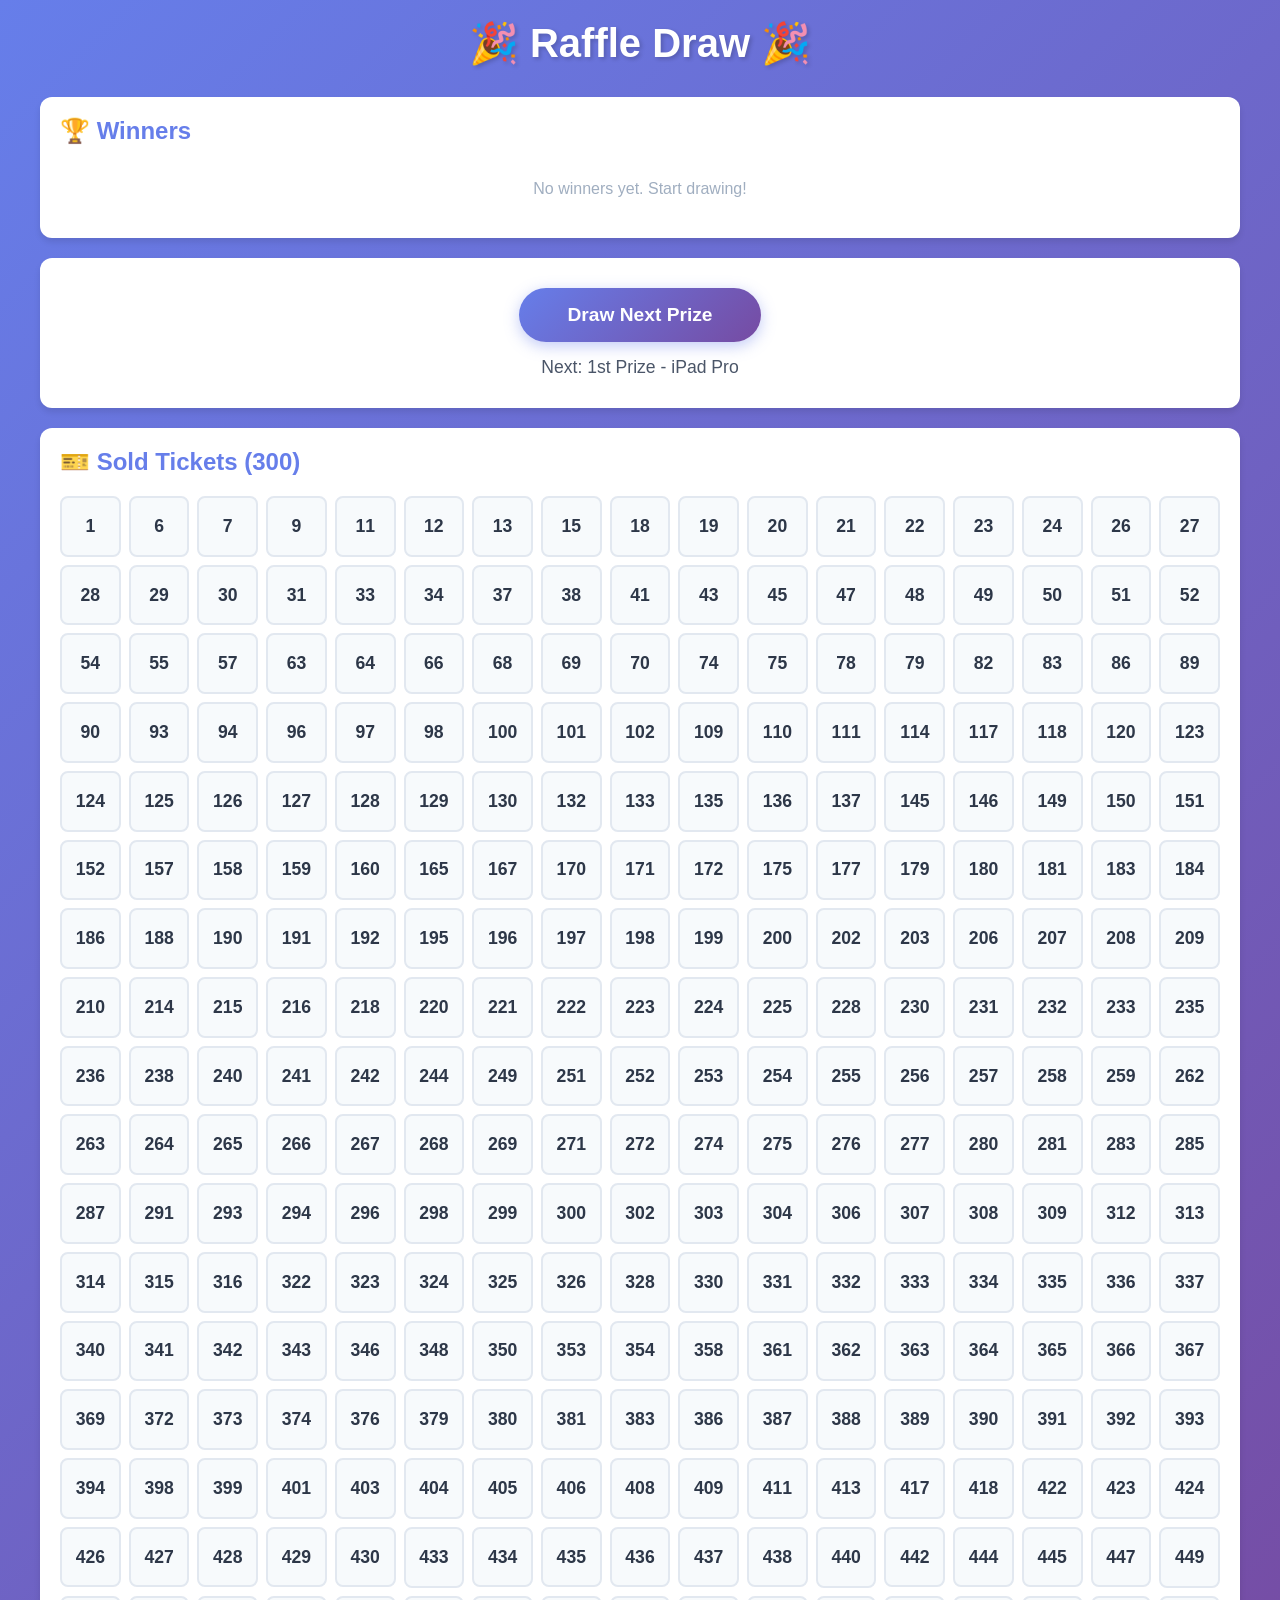
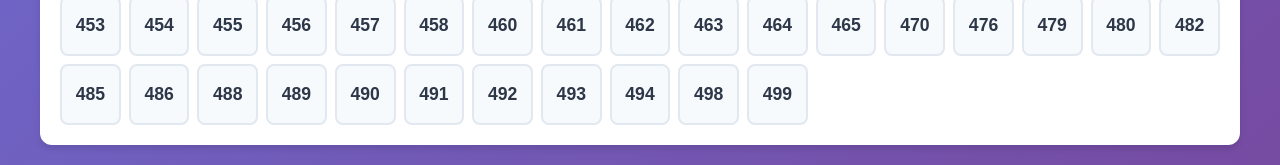
==== index.html @ c2a34478 "Initial commit" ====
<!DOCTYPE html>
<html lang="en">
<head>
    <meta charset="UTF-8">
    <meta name="viewport" content="width=device-width, initial-scale=1.0">
    <title>Raffle Draw</title>
    <link rel="stylesheet" href="style.css">
</head>
<body>
    <div class="container">
        <h1>🎉 Raffle Draw 🎉</h1>

        <!-- Winners Section -->
        <div class="winners-section">
            <h2>🏆 Winners</h2>
            <div id="winners-list" class="winners-list">
                <div class="empty-winners">No winners yet. Start drawing!</div>
            </div>
        </div>

        <!-- Control Section -->
        <div class="control-section">
            <button id="draw-button" class="draw-button">Draw Next Prize</button>
            <div id="prize-status" class="prize-status"></div>
        </div>

        <!-- Ticket Grid -->
        <div class="grid-section">
            <h2 id="tickets-heading">🎫 Sold Tickets</h2>
            <div id="ticket-grid" class="ticket-grid"></div>
        </div>

        <!-- Winner Modal -->
        <div id="winner-modal" class="modal">
            <div class="modal-content">
                <h2>🎊 We have a winner! 🎊</h2>
                <div id="modal-ticket" class="modal-ticket"></div>
                <div id="modal-prize" class="modal-prize"></div>
                <button id="modal-close" class="modal-close">Close</button>
            </div>
        </div>
    </div>

    <script type="module" src="raffle.js"></script>
</body>
</html>
---- style.css ----
* {
    margin: 0;
    padding: 0;
    box-sizing: border-box;
}

body {
    font-family: -apple-system, BlinkMacSystemFont, 'Segoe UI', Roboto, Oxygen, Ubuntu, Cantarell, sans-serif;
    background: linear-gradient(135deg, #667eea 0%, #764ba2 100%);
    min-height: 100vh;
    padding: 20px;
    color: #333;
}

.container {
    max-width: 1200px;
    margin: 0 auto;
}

h1 {
    text-align: center;
    color: white;
    margin-bottom: 30px;
    font-size: 2.5rem;
    text-shadow: 2px 2px 4px rgba(0,0,0,0.2);
}

/* Winners Section */
.winners-section {
    background: white;
    border-radius: 12px;
    padding: 20px;
    margin-bottom: 20px;
    box-shadow: 0 4px 6px rgba(0,0,0,0.1);
}

.winners-section h2 {
    margin-bottom: 15px;
    color: #667eea;
}

.winners-list {
    display: flex;
    flex-direction: column;
    gap: 10px;
}

.winner-item {
    display: flex;
    align-items: center;
    padding: 12px;
    background: #f7fafc;
    border-radius: 8px;
    border-left: 4px solid #667eea;
}

.winner-item.first { border-left-color: #ffd700; }
.winner-item.second { border-left-color: #c0c0c0; }
.winner-item.third { border-left-color: #cd7f32; }

.winner-ticket {
    font-size: 1.5rem;
    font-weight: bold;
    margin-right: 15px;
    color: #667eea;
}

.winner-prize {
    font-size: 1.1rem;
    color: #4a5568;
}

.empty-winners {
    text-align: center;
    color: #a0aec0;
    padding: 20px;
}

/* Control Section */
.control-section {
    background: white;
    border-radius: 12px;
    padding: 30px;
    margin-bottom: 20px;
    text-align: center;
    box-shadow: 0 4px 6px rgba(0,0,0,0.1);
}

.draw-button {
    background: linear-gradient(135deg, #667eea 0%, #764ba2 100%);
    color: white;
    border: none;
    padding: 16px 48px;
    font-size: 1.2rem;
    font-weight: bold;
    border-radius: 50px;
    cursor: pointer;
    transition: all 0.3s ease;
    box-shadow: 0 4px 15px rgba(102, 126, 234, 0.4);
}

.draw-button:hover:not(:disabled) {
    transform: translateY(-2px);
    box-shadow: 0 6px 20px rgba(102, 126, 234, 0.6);
}

.draw-button:disabled {
    opacity: 0.5;
    cursor: not-allowed;
}

.prize-status {
    margin-top: 15px;
    font-size: 1.1rem;
    color: #4a5568;
}

/* Ticket Grid */
.grid-section {
    background: white;
    border-radius: 12px;
    padding: 20px;
    box-shadow: 0 4px 6px rgba(0,0,0,0.1);
}

.grid-section h2 {
    margin-bottom: 15px;
    color: #667eea;
}

.ticket-grid {
    display: grid;
    grid-template-columns: repeat(auto-fit, minmax(60px, 1fr));
    gap: 8px;
    margin-top: 20px;
}

.ticket {
    aspect-ratio: 1;
    display: flex;
    align-items: center;
    justify-content: center;
    background: #f7fafc;
    border: 2px solid #e2e8f0;
    border-radius: 8px;
    font-weight: bold;
    font-size: 1.1rem;
    color: #2d3748;
    transition: all 0.15s ease;
    cursor: default;
}

.ticket.highlight {
    background: #ffd700;
    border-color: #ffed4e;
    color: #000;
    transform: scale(1.1);
    box-shadow: 0 4px 12px rgba(255, 215, 0, 0.5);
}

.ticket.winner {
    background: #48bb78;
    border-color: #38a169;
    color: white;
    position: relative;
}

.ticket.winner::after {
    content: '★';
    position: absolute;
    top: 2px;
    right: 4px;
    font-size: 0.8rem;
}

/* Modal */
.modal {
    display: none;
    position: fixed;
    top: 0;
    left: 0;
    width: 100%;
    height: 100%;
    background: rgba(0, 0, 0, 0.8);
    align-items: center;
    justify-content: center;
    z-index: 1000;
    animation: fadeIn 0.3s ease;
}

.modal.show {
    display: flex;
}

@keyframes fadeIn {
    from { opacity: 0; }
    to { opacity: 1; }
}

.modal-content {
    background: white;
    padding: 50px;
    border-radius: 20px;
    text-align: center;
    max-width: 500px;
    animation: scaleIn 0.5s ease;
}

@keyframes scaleIn {
    from {
        transform: scale(0.7);
        opacity: 0;
    }
    to {
        transform: scale(1);
        opacity: 1;
    }
}

.modal-content h2 {
    color: #667eea;
    margin-bottom: 20px;
    font-size: 1.8rem;
}

.modal-ticket {
    font-size: 5rem;
    font-weight: bold;
    color: #ffd700;
    text-shadow: 3px 3px 6px rgba(0,0,0,0.2);
    margin: 20px 0;
}

.modal-prize {
    font-size: 2rem;
    color: #4a5568;
    margin-bottom: 30px;
}

.modal-close {
    background: #667eea;
    color: white;
    border: none;
    padding: 12px 30px;
    font-size: 1.1rem;
    border-radius: 25px;
    cursor: pointer;
    transition: all 0.3s ease;
}

.modal-close:hover {
    background: #764ba2;
    transform: translateY(-2px);
}

@media (max-width: 768px) {
    h1 {
        font-size: 2rem;
    }

    .ticket-grid {
        grid-template-columns: repeat(auto-fit, minmax(50px, 1fr));
        gap: 6px;
    }

    .ticket {
        font-size: 0.9rem;
    }

    .modal-ticket {
        font-size: 3.5rem;
    }

    .modal-prize {
        font-size: 1.5rem;
    }
}
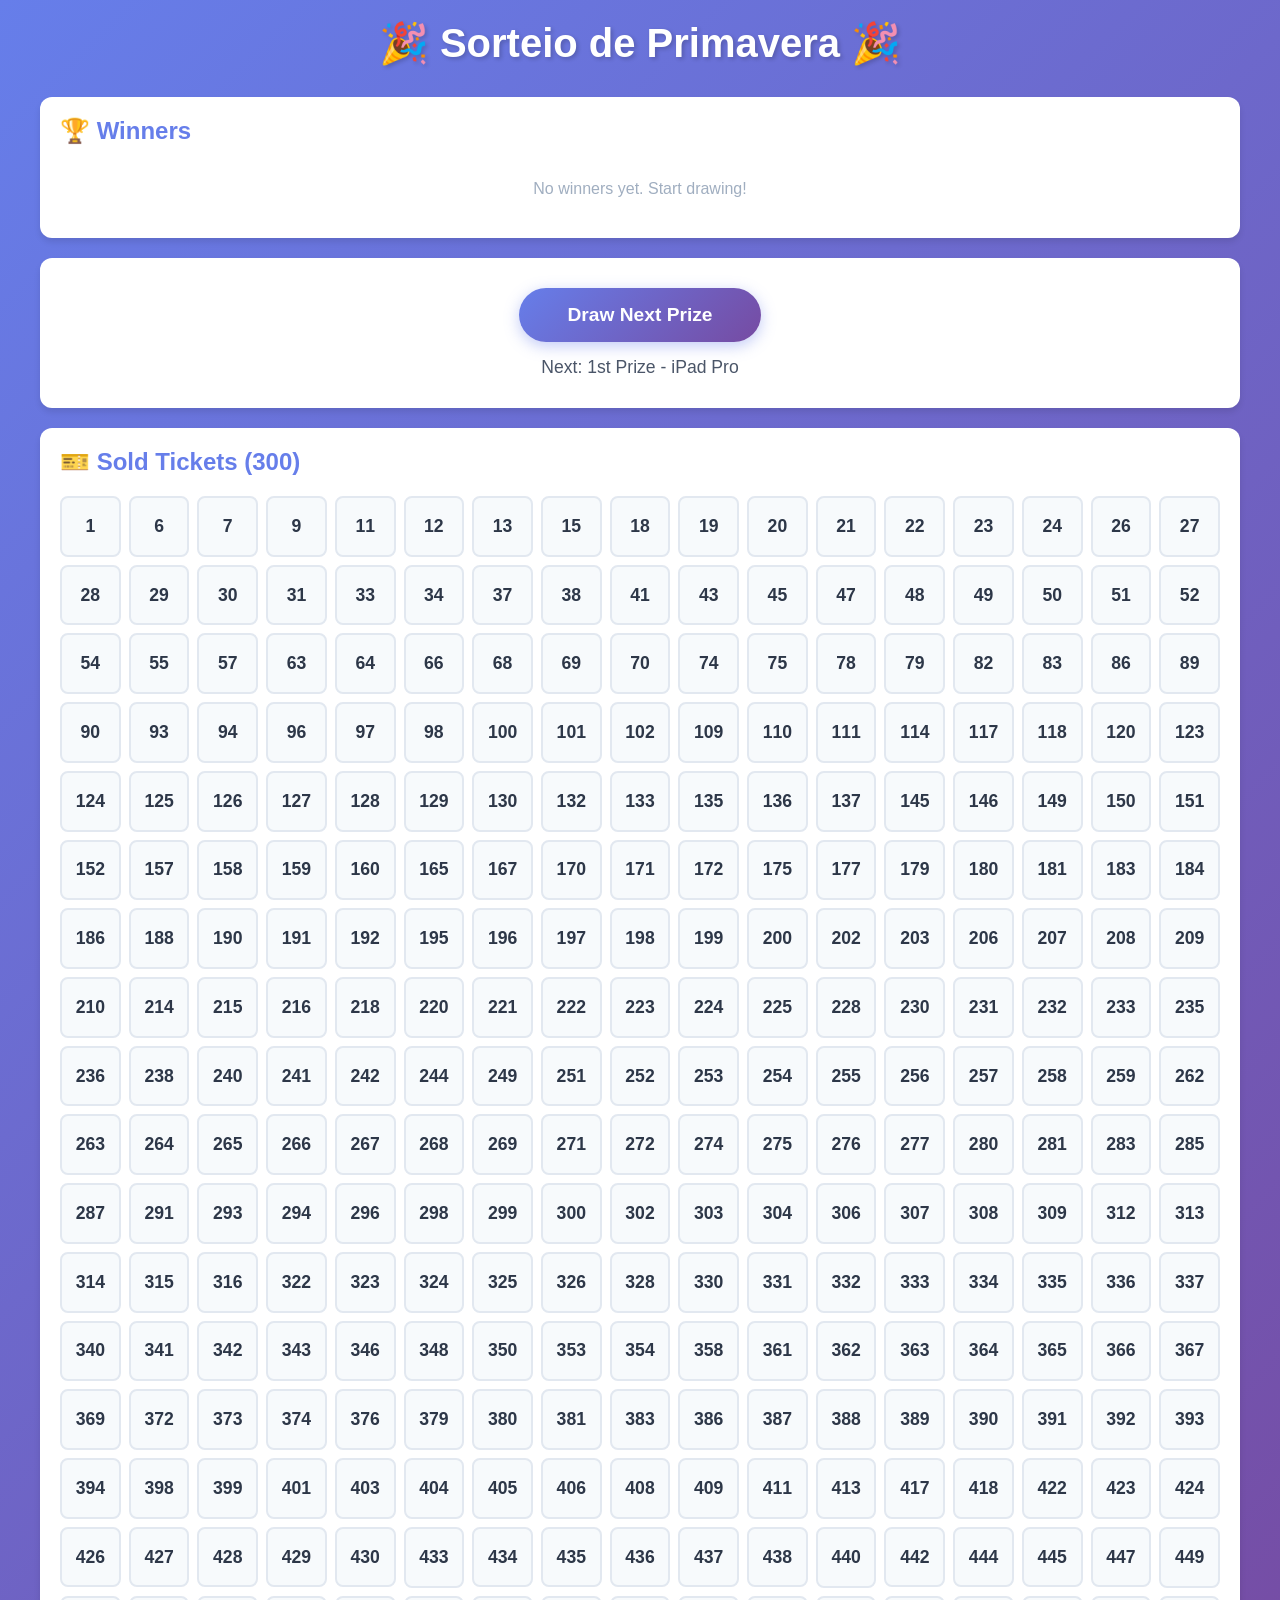
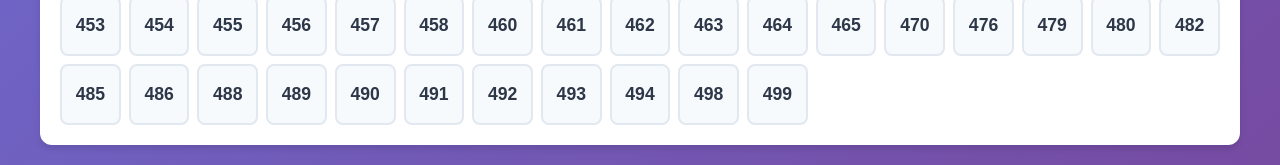
==== commit 22da92d5: "Change title" ====
--- a/index.html
+++ b/index.html
@@ -1,46 +1,46 @@
-<!DOCTYPE html>
+<!doctype html>
 <html lang="en">
-<head>
-    <meta charset="UTF-8">
-    <meta name="viewport" content="width=device-width, initial-scale=1.0">
-    <title>Raffle Draw</title>
-    <link rel="stylesheet" href="style.css">
-</head>
-<body>
+  <head>
+    <meta charset="UTF-8" />
+    <meta name="viewport" content="width=device-width, initial-scale=1.0" />
+    <title>Sorteio de Primavera</title>
+    <link rel="stylesheet" href="style.css" />
+  </head>
+  <body>
     <div class="container">
-        <h1>🎉 Raffle Draw 🎉</h1>
+      <h1>🎉 Sorteio de Primavera 🎉</h1>
 
-        <!-- Winners Section -->
-        <div class="winners-section">
-            <h2>🏆 Winners</h2>
-            <div id="winners-list" class="winners-list">
-                <div class="empty-winners">No winners yet. Start drawing!</div>
-            </div>
+      <!-- Winners Section -->
+      <div class="winners-section">
+        <h2>🏆 Winners</h2>
+        <div id="winners-list" class="winners-list">
+          <div class="empty-winners">No winners yet. Start drawing!</div>
         </div>
+      </div>
 
-        <!-- Control Section -->
-        <div class="control-section">
-            <button id="draw-button" class="draw-button">Draw Next Prize</button>
-            <div id="prize-status" class="prize-status"></div>
+      <!-- Control Section -->
+      <div class="control-section">
+        <button id="draw-button" class="draw-button">Draw Next Prize</button>
+        <div id="prize-status" class="prize-status"></div>
+      </div>
+
+      <!-- Ticket Grid -->
+      <div class="grid-section">
+        <h2 id="tickets-heading">🎫 Sold Tickets</h2>
+        <div id="ticket-grid" class="ticket-grid"></div>
+      </div>
+
+      <!-- Winner Modal -->
+      <div id="winner-modal" class="modal">
+        <div class="modal-content">
+          <h2>🎊 We have a winner! 🎊</h2>
+          <div id="modal-ticket" class="modal-ticket"></div>
+          <div id="modal-prize" class="modal-prize"></div>
+          <button id="modal-close" class="modal-close">Close</button>
         </div>
-
-        <!-- Ticket Grid -->
-        <div class="grid-section">
-            <h2 id="tickets-heading">🎫 Sold Tickets</h2>
-            <div id="ticket-grid" class="ticket-grid"></div>
-        </div>
-
-        <!-- Winner Modal -->
-        <div id="winner-modal" class="modal">
-            <div class="modal-content">
-                <h2>🎊 We have a winner! 🎊</h2>
-                <div id="modal-ticket" class="modal-ticket"></div>
-                <div id="modal-prize" class="modal-prize"></div>
-                <button id="modal-close" class="modal-close">Close</button>
-            </div>
-        </div>
+      </div>
     </div>
 
     <script type="module" src="raffle.js"></script>
-</body>
+  </body>
 </html>
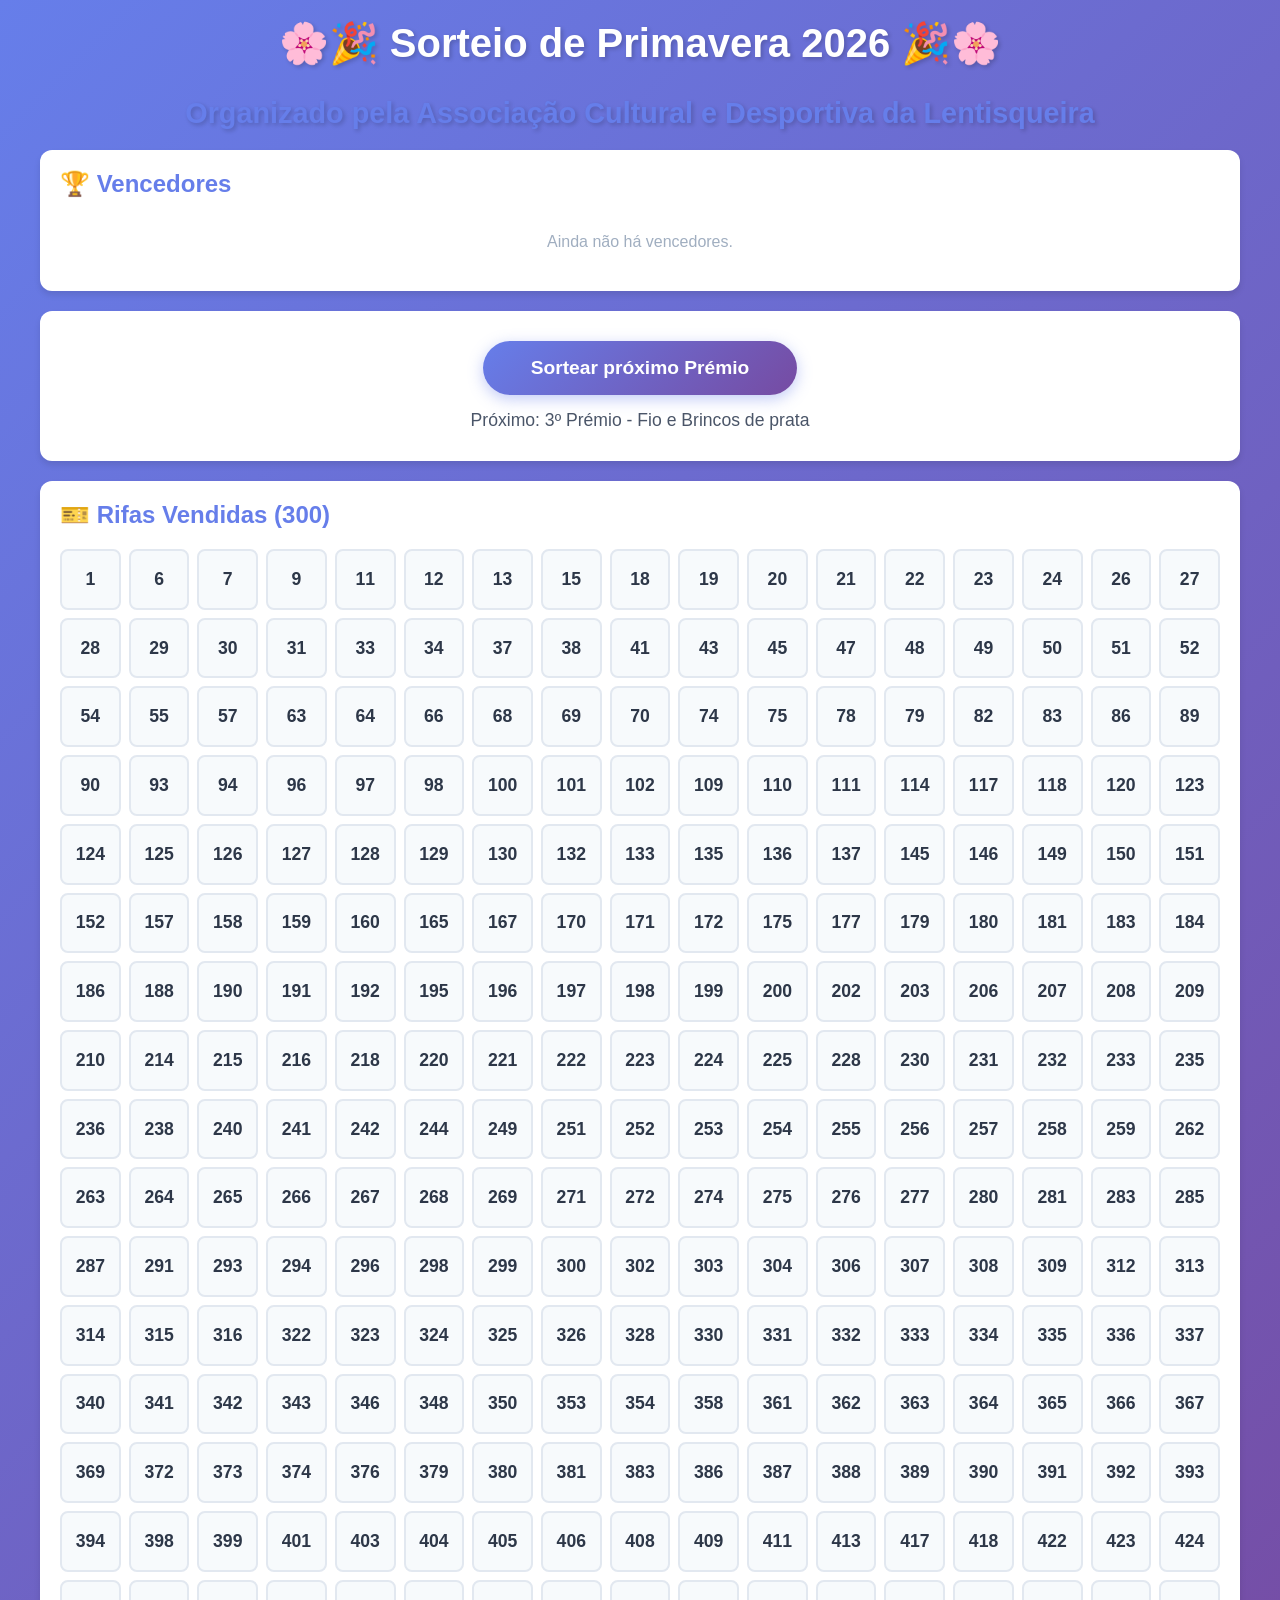
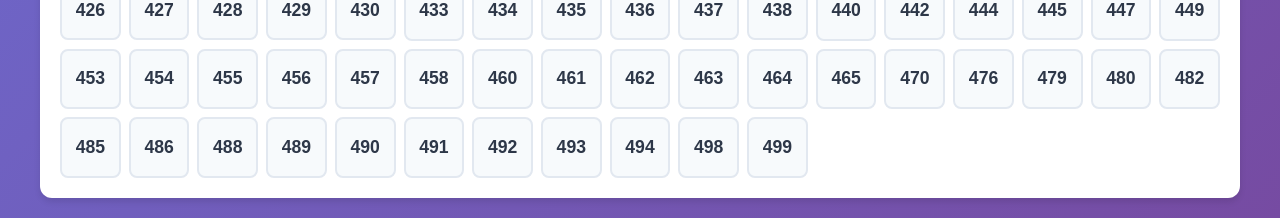
==== commit 19f3da8d: "Change to portuguese copy" ====
--- a/index.html
+++ b/index.html
@@ -8,35 +8,40 @@
   </head>
   <body>
     <div class="container">
-      <h1>🎉 Sorteio de Primavera 🎉</h1>
+      <h1>🌸🎉 Sorteio de Primavera 2026 🎉🌸</h1>
+      <h3>Organizado pela Associação Cultural e Desportiva da Lentisqueira</h3>
 
       <!-- Winners Section -->
       <div class="winners-section">
-        <h2>🏆 Winners</h2>
+        <h2>🏆 Vencedores</h2>
         <div id="winners-list" class="winners-list">
-          <div class="empty-winners">No winners yet. Start drawing!</div>
+          <div class="empty-winners">
+            Sem vencedores ainda. Inicie o sorteio!
+          </div>
         </div>
       </div>
 
       <!-- Control Section -->
       <div class="control-section">
-        <button id="draw-button" class="draw-button">Draw Next Prize</button>
+        <button id="draw-button" class="draw-button">
+          Sortear próximo Prémio
+        </button>
         <div id="prize-status" class="prize-status"></div>
       </div>
 
       <!-- Ticket Grid -->
       <div class="grid-section">
-        <h2 id="tickets-heading">🎫 Sold Tickets</h2>
+        <h2 id="tickets-heading">🎫 Rifas Vendidas</h2>
         <div id="ticket-grid" class="ticket-grid"></div>
       </div>
 
       <!-- Winner Modal -->
       <div id="winner-modal" class="modal">
         <div class="modal-content">
-          <h2>🎊 We have a winner! 🎊</h2>
+          <h2>🎊 Temos um vencedor! 🎊</h2>
           <div id="modal-ticket" class="modal-ticket"></div>
           <div id="modal-prize" class="modal-prize"></div>
-          <button id="modal-close" class="modal-close">Close</button>
+          <button id="modal-close" class="modal-close">Fechar</button>
         </div>
       </div>
     </div>
--- a/style.css
+++ b/style.css
@@ -1,277 +1,297 @@
 * {
-    margin: 0;
-    padding: 0;
-    box-sizing: border-box;
+  margin: 0;
+  padding: 0;
+  box-sizing: border-box;
 }
 
 body {
-    font-family: -apple-system, BlinkMacSystemFont, 'Segoe UI', Roboto, Oxygen, Ubuntu, Cantarell, sans-serif;
-    background: linear-gradient(135deg, #667eea 0%, #764ba2 100%);
-    min-height: 100vh;
-    padding: 20px;
-    color: #333;
+  font-family:
+    -apple-system, BlinkMacSystemFont, "Segoe UI", Roboto, Oxygen, Ubuntu,
+    Cantarell, sans-serif;
+  background: linear-gradient(135deg, #667eea 0%, #764ba2 100%);
+  min-height: 100vh;
+  padding: 20px;
+  color: #333;
 }
 
 .container {
-    max-width: 1200px;
-    margin: 0 auto;
-}
-
-h1 {
-    text-align: center;
-    color: white;
-    margin-bottom: 30px;
-    font-size: 2.5rem;
-    text-shadow: 2px 2px 4px rgba(0,0,0,0.2);
+  max-width: 1200px;
+  margin: 0 auto;
+}
+
+h1,
+h3,
+h5 {
+  text-align: center;
+  color: white;
+  margin-bottom: 30px;
+  font-size: 2.5rem;
+  text-shadow: 2px 2px 4px rgba(0, 0, 0, 0.2);
+}
+
+h3 {
+  color: #667eea;
+  font-size: 1.8rem;
+  margin-bottom: 20px;
 }
 
 /* Winners Section */
 .winners-section {
-    background: white;
-    border-radius: 12px;
-    padding: 20px;
-    margin-bottom: 20px;
-    box-shadow: 0 4px 6px rgba(0,0,0,0.1);
+  background: white;
+  border-radius: 12px;
+  padding: 20px;
+  margin-bottom: 20px;
+  box-shadow: 0 4px 6px rgba(0, 0, 0, 0.1);
 }
 
 .winners-section h2 {
-    margin-bottom: 15px;
-    color: #667eea;
+  margin-bottom: 15px;
+  color: #667eea;
 }
 
 .winners-list {
-    display: flex;
-    flex-direction: column;
-    gap: 10px;
+  display: flex;
+  flex-direction: column;
+  gap: 10px;
 }
 
 .winner-item {
-    display: flex;
-    align-items: center;
-    padding: 12px;
-    background: #f7fafc;
-    border-radius: 8px;
-    border-left: 4px solid #667eea;
-}
-
-.winner-item.first { border-left-color: #ffd700; }
-.winner-item.second { border-left-color: #c0c0c0; }
-.winner-item.third { border-left-color: #cd7f32; }
+  display: flex;
+  align-items: center;
+  padding: 12px;
+  background: #f7fafc;
+  border-radius: 8px;
+  border-left: 4px solid #667eea;
+}
+
+.winner-item.first {
+  border-left-color: #ffd700;
+}
+.winner-item.second {
+  border-left-color: #c0c0c0;
+}
+.winner-item.third {
+  border-left-color: #cd7f32;
+}
 
 .winner-ticket {
-    font-size: 1.5rem;
-    font-weight: bold;
-    margin-right: 15px;
-    color: #667eea;
+  font-size: 1.5rem;
+  font-weight: bold;
+  margin-right: 15px;
+  color: #667eea;
 }
 
 .winner-prize {
-    font-size: 1.1rem;
-    color: #4a5568;
+  font-size: 1.1rem;
+  color: #4a5568;
 }
 
 .empty-winners {
-    text-align: center;
-    color: #a0aec0;
-    padding: 20px;
+  text-align: center;
+  color: #a0aec0;
+  padding: 20px;
 }
 
 /* Control Section */
 .control-section {
-    background: white;
-    border-radius: 12px;
-    padding: 30px;
-    margin-bottom: 20px;
-    text-align: center;
-    box-shadow: 0 4px 6px rgba(0,0,0,0.1);
+  background: white;
+  border-radius: 12px;
+  padding: 30px;
+  margin-bottom: 20px;
+  text-align: center;
+  box-shadow: 0 4px 6px rgba(0, 0, 0, 0.1);
 }
 
 .draw-button {
-    background: linear-gradient(135deg, #667eea 0%, #764ba2 100%);
-    color: white;
-    border: none;
-    padding: 16px 48px;
-    font-size: 1.2rem;
-    font-weight: bold;
-    border-radius: 50px;
-    cursor: pointer;
-    transition: all 0.3s ease;
-    box-shadow: 0 4px 15px rgba(102, 126, 234, 0.4);
+  background: linear-gradient(135deg, #667eea 0%, #764ba2 100%);
+  color: white;
+  border: none;
+  padding: 16px 48px;
+  font-size: 1.2rem;
+  font-weight: bold;
+  border-radius: 50px;
+  cursor: pointer;
+  transition: all 0.3s ease;
+  box-shadow: 0 4px 15px rgba(102, 126, 234, 0.4);
 }
 
 .draw-button:hover:not(:disabled) {
-    transform: translateY(-2px);
-    box-shadow: 0 6px 20px rgba(102, 126, 234, 0.6);
+  transform: translateY(-2px);
+  box-shadow: 0 6px 20px rgba(102, 126, 234, 0.6);
 }
 
 .draw-button:disabled {
-    opacity: 0.5;
-    cursor: not-allowed;
+  opacity: 0.5;
+  cursor: not-allowed;
 }
 
 .prize-status {
-    margin-top: 15px;
-    font-size: 1.1rem;
-    color: #4a5568;
+  margin-top: 15px;
+  font-size: 1.1rem;
+  color: #4a5568;
 }
 
 /* Ticket Grid */
 .grid-section {
-    background: white;
-    border-radius: 12px;
-    padding: 20px;
-    box-shadow: 0 4px 6px rgba(0,0,0,0.1);
+  background: white;
+  border-radius: 12px;
+  padding: 20px;
+  box-shadow: 0 4px 6px rgba(0, 0, 0, 0.1);
 }
 
 .grid-section h2 {
-    margin-bottom: 15px;
-    color: #667eea;
+  margin-bottom: 15px;
+  color: #667eea;
 }
 
 .ticket-grid {
-    display: grid;
-    grid-template-columns: repeat(auto-fit, minmax(60px, 1fr));
-    gap: 8px;
-    margin-top: 20px;
+  display: grid;
+  grid-template-columns: repeat(auto-fit, minmax(60px, 1fr));
+  gap: 8px;
+  margin-top: 20px;
 }
 
 .ticket {
-    aspect-ratio: 1;
-    display: flex;
-    align-items: center;
-    justify-content: center;
-    background: #f7fafc;
-    border: 2px solid #e2e8f0;
-    border-radius: 8px;
-    font-weight: bold;
-    font-size: 1.1rem;
-    color: #2d3748;
-    transition: all 0.15s ease;
-    cursor: default;
+  aspect-ratio: 1;
+  display: flex;
+  align-items: center;
+  justify-content: center;
+  background: #f7fafc;
+  border: 2px solid #e2e8f0;
+  border-radius: 8px;
+  font-weight: bold;
+  font-size: 1.1rem;
+  color: #2d3748;
+  transition: all 0.15s ease;
+  cursor: default;
 }
 
 .ticket.highlight {
-    background: #ffd700;
-    border-color: #ffed4e;
-    color: #000;
-    transform: scale(1.1);
-    box-shadow: 0 4px 12px rgba(255, 215, 0, 0.5);
+  background: #ffd700;
+  border-color: #ffed4e;
+  color: #000;
+  transform: scale(1.1);
+  box-shadow: 0 4px 12px rgba(255, 215, 0, 0.5);
 }
 
 .ticket.winner {
-    background: #48bb78;
-    border-color: #38a169;
-    color: white;
-    position: relative;
+  background: #48bb78;
+  border-color: #38a169;
+  color: white;
+  position: relative;
 }
 
 .ticket.winner::after {
-    content: '★';
-    position: absolute;
-    top: 2px;
-    right: 4px;
-    font-size: 0.8rem;
+  content: "★";
+  position: absolute;
+  top: 2px;
+  right: 4px;
+  font-size: 0.8rem;
 }
 
 /* Modal */
 .modal {
-    display: none;
-    position: fixed;
-    top: 0;
-    left: 0;
-    width: 100%;
-    height: 100%;
-    background: rgba(0, 0, 0, 0.8);
-    align-items: center;
-    justify-content: center;
-    z-index: 1000;
-    animation: fadeIn 0.3s ease;
+  display: none;
+  position: fixed;
+  top: 0;
+  left: 0;
+  width: 100%;
+  height: 100%;
+  background: rgba(0, 0, 0, 0.8);
+  align-items: center;
+  justify-content: center;
+  z-index: 1000;
+  animation: fadeIn 0.3s ease;
 }
 
 .modal.show {
-    display: flex;
+  display: flex;
 }
 
 @keyframes fadeIn {
-    from { opacity: 0; }
-    to { opacity: 1; }
+  from {
+    opacity: 0;
+  }
+  to {
+    opacity: 1;
+  }
 }
 
 .modal-content {
-    background: white;
-    padding: 50px;
-    border-radius: 20px;
-    text-align: center;
-    max-width: 500px;
-    animation: scaleIn 0.5s ease;
+  background: white;
+  padding: 50px;
+  border-radius: 20px;
+  text-align: center;
+  max-width: 500px;
+  animation: scaleIn 0.5s ease;
 }
 
 @keyframes scaleIn {
-    from {
-        transform: scale(0.7);
-        opacity: 0;
-    }
-    to {
-        transform: scale(1);
-        opacity: 1;
-    }
+  from {
+    transform: scale(0.7);
+    opacity: 0;
+  }
+  to {
+    transform: scale(1);
+    opacity: 1;
+  }
 }
 
 .modal-content h2 {
-    color: #667eea;
-    margin-bottom: 20px;
-    font-size: 1.8rem;
+  color: #667eea;
+  margin-bottom: 20px;
+  font-size: 1.8rem;
 }
 
 .modal-ticket {
-    font-size: 5rem;
-    font-weight: bold;
-    color: #ffd700;
-    text-shadow: 3px 3px 6px rgba(0,0,0,0.2);
-    margin: 20px 0;
+  font-size: 5rem;
+  font-weight: bold;
+  color: #ffd700;
+  text-shadow: 3px 3px 6px rgba(0, 0, 0, 0.2);
+  margin: 20px 0;
 }
 
 .modal-prize {
+  font-size: 2rem;
+  color: #4a5568;
+  margin-bottom: 30px;
+}
+
+.modal-close {
+  background: #667eea;
+  color: white;
+  border: none;
+  padding: 12px 30px;
+  font-size: 1.1rem;
+  border-radius: 25px;
+  cursor: pointer;
+  transition: all 0.3s ease;
+}
+
+.modal-close:hover {
+  background: #764ba2;
+  transform: translateY(-2px);
+}
+
+@media (max-width: 768px) {
+  h1 {
     font-size: 2rem;
-    color: #4a5568;
-    margin-bottom: 30px;
-}
-
-.modal-close {
-    background: #667eea;
-    color: white;
-    border: none;
-    padding: 12px 30px;
-    font-size: 1.1rem;
-    border-radius: 25px;
-    cursor: pointer;
-    transition: all 0.3s ease;
-}
-
-.modal-close:hover {
-    background: #764ba2;
-    transform: translateY(-2px);
-}
-
-@media (max-width: 768px) {
-    h1 {
-        font-size: 2rem;
-    }
-
-    .ticket-grid {
-        grid-template-columns: repeat(auto-fit, minmax(50px, 1fr));
-        gap: 6px;
-    }
-
-    .ticket {
-        font-size: 0.9rem;
-    }
-
-    .modal-ticket {
-        font-size: 3.5rem;
-    }
-
-    .modal-prize {
-        font-size: 1.5rem;
-    }
-}
+  }
+
+  .ticket-grid {
+    grid-template-columns: repeat(auto-fit, minmax(50px, 1fr));
+    gap: 6px;
+  }
+
+  .ticket {
+    font-size: 0.9rem;
+  }
+
+  .modal-ticket {
+    font-size: 3.5rem;
+  }
+
+  .modal-prize {
+    font-size: 1.5rem;
+  }
+}
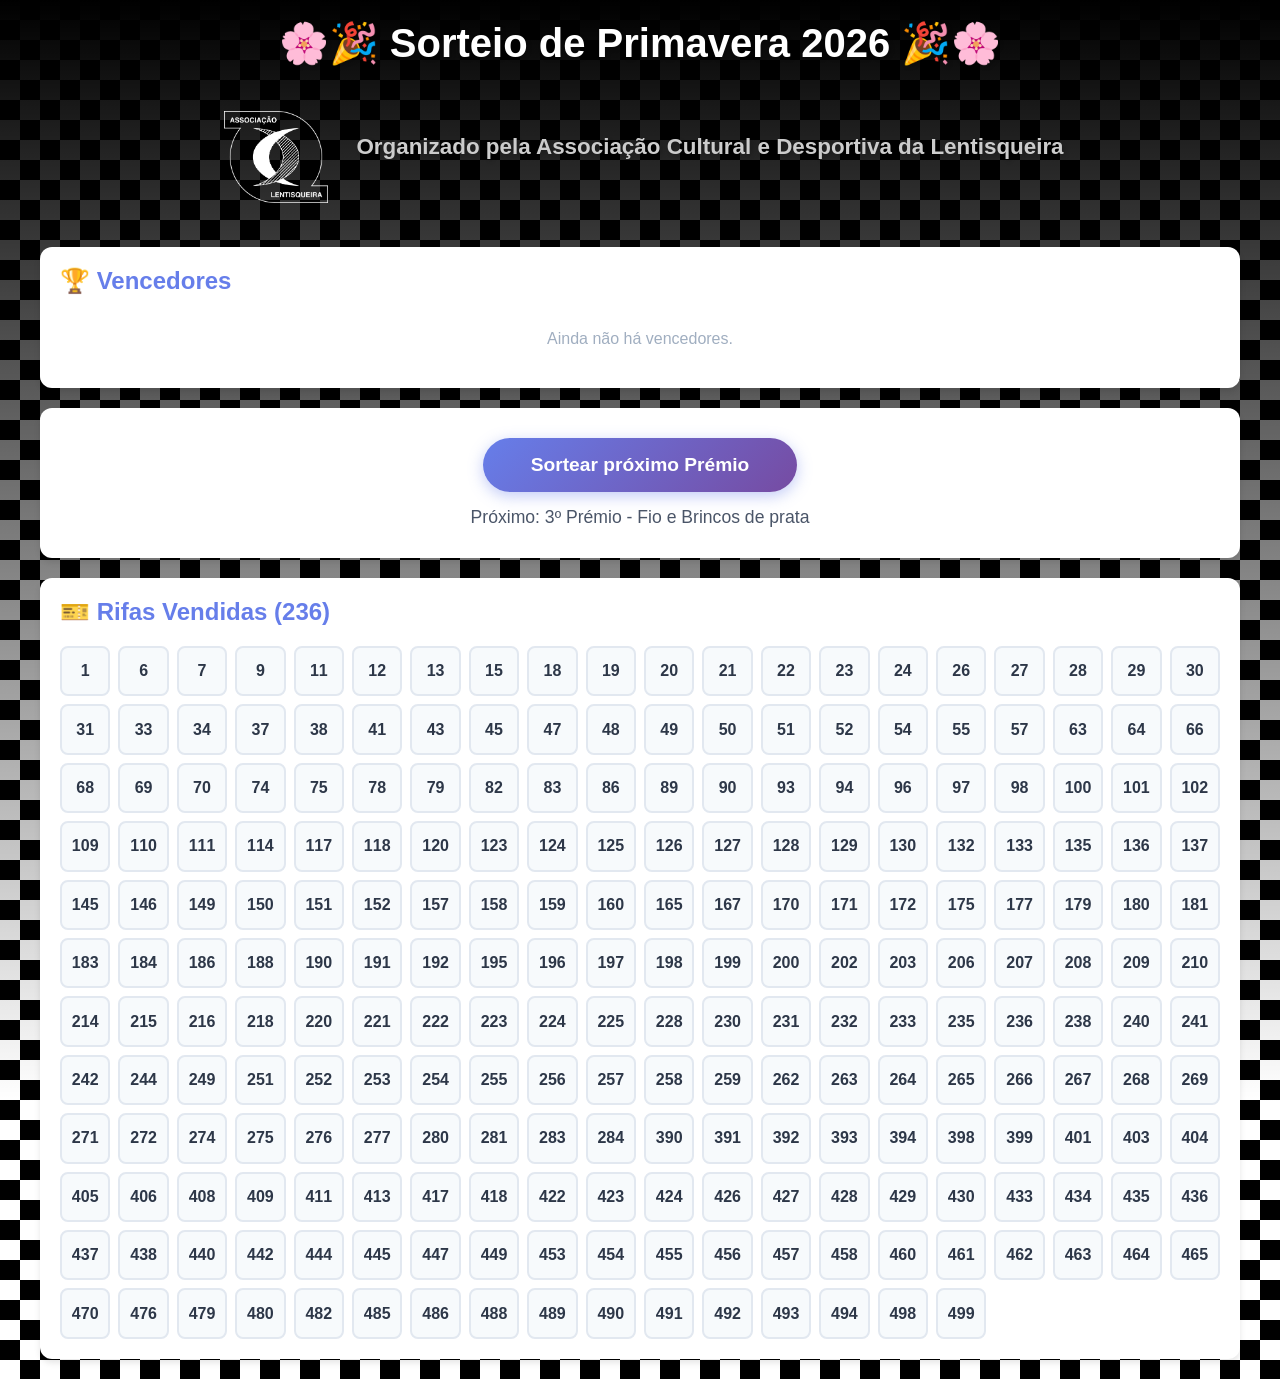
==== commit 8f64f30d: "Add style" ====
--- a/index.html
+++ b/index.html
@@ -9,7 +9,11 @@
   <body>
     <div class="container">
       <h1>🌸🎉 Sorteio de Primavera 2026 🎉🌸</h1>
-      <h3>Organizado pela Associação Cultural e Desportiva da Lentisqueira</h3>
+
+      <div class="header-with-logo">
+        <img src="logo.png" alt="Logo ACDL" class="logo" />
+        <h3>Organizado pela Associação Cultural e Desportiva da Lentisqueira</h3>
+      </div>
 
       <!-- Winners Section -->
       <div class="winners-section">
--- a/style.css
+++ b/style.css
@@ -8,7 +8,9 @@
   font-family:
     -apple-system, BlinkMacSystemFont, "Segoe UI", Roboto, Oxygen, Ubuntu,
     Cantarell, sans-serif;
-  background: linear-gradient(135deg, #667eea 0%, #764ba2 100%);
+  background:
+    linear-gradient(to bottom, black 0%, transparent 80%),
+    repeating-conic-gradient(#000 0% 25%, #fff 0% 50%) 0 0 / 40px 40px;
   min-height: 100vh;
   padding: 20px;
   color: #333;
@@ -30,9 +32,35 @@
 }
 
 h3 {
-  color: #667eea;
-  font-size: 1.8rem;
+  color: #ccc;
+  font-size: 1.4rem;
   margin-bottom: 20px;
+}
+
+/* Header with logo */
+.header-with-logo {
+  display: flex;
+  align-items: center;
+  justify-content: center;
+  gap: 20px;
+  margin-bottom: 30px;
+  flex-wrap: wrap;
+}
+
+.logo {
+  width: 120px;
+  height: 120px;
+  object-fit: contain;
+  background: white;
+  border: 2px solid #667eea;
+  border-radius: 8px;
+  padding: 8px;
+}
+
+.logo[src="logo.png"] {
+  /* Placeholder styling when no image */
+  background: transparent;
+  border: none;
 }
 
 /* Winners Section */
@@ -146,7 +174,7 @@
 
 .ticket-grid {
   display: grid;
-  grid-template-columns: repeat(auto-fit, minmax(60px, 1fr));
+  grid-template-columns: repeat(auto-fit, minmax(50px, 1fr));
   gap: 8px;
   margin-top: 20px;
 }
@@ -160,7 +188,7 @@
   border: 2px solid #e2e8f0;
   border-radius: 8px;
   font-weight: bold;
-  font-size: 1.1rem;
+  font-size: 1rem;
   color: #2d3748;
   transition: all 0.15s ease;
   cursor: default;
@@ -278,6 +306,20 @@
     font-size: 2rem;
   }
 
+  h3 {
+    font-size: 1.3rem;
+  }
+
+  .header-with-logo {
+    flex-direction: column;
+    gap: 15px;
+  }
+
+  .logo {
+    width: 60px;
+    height: 60px;
+  }
+
   .ticket-grid {
     grid-template-columns: repeat(auto-fit, minmax(50px, 1fr));
     gap: 6px;
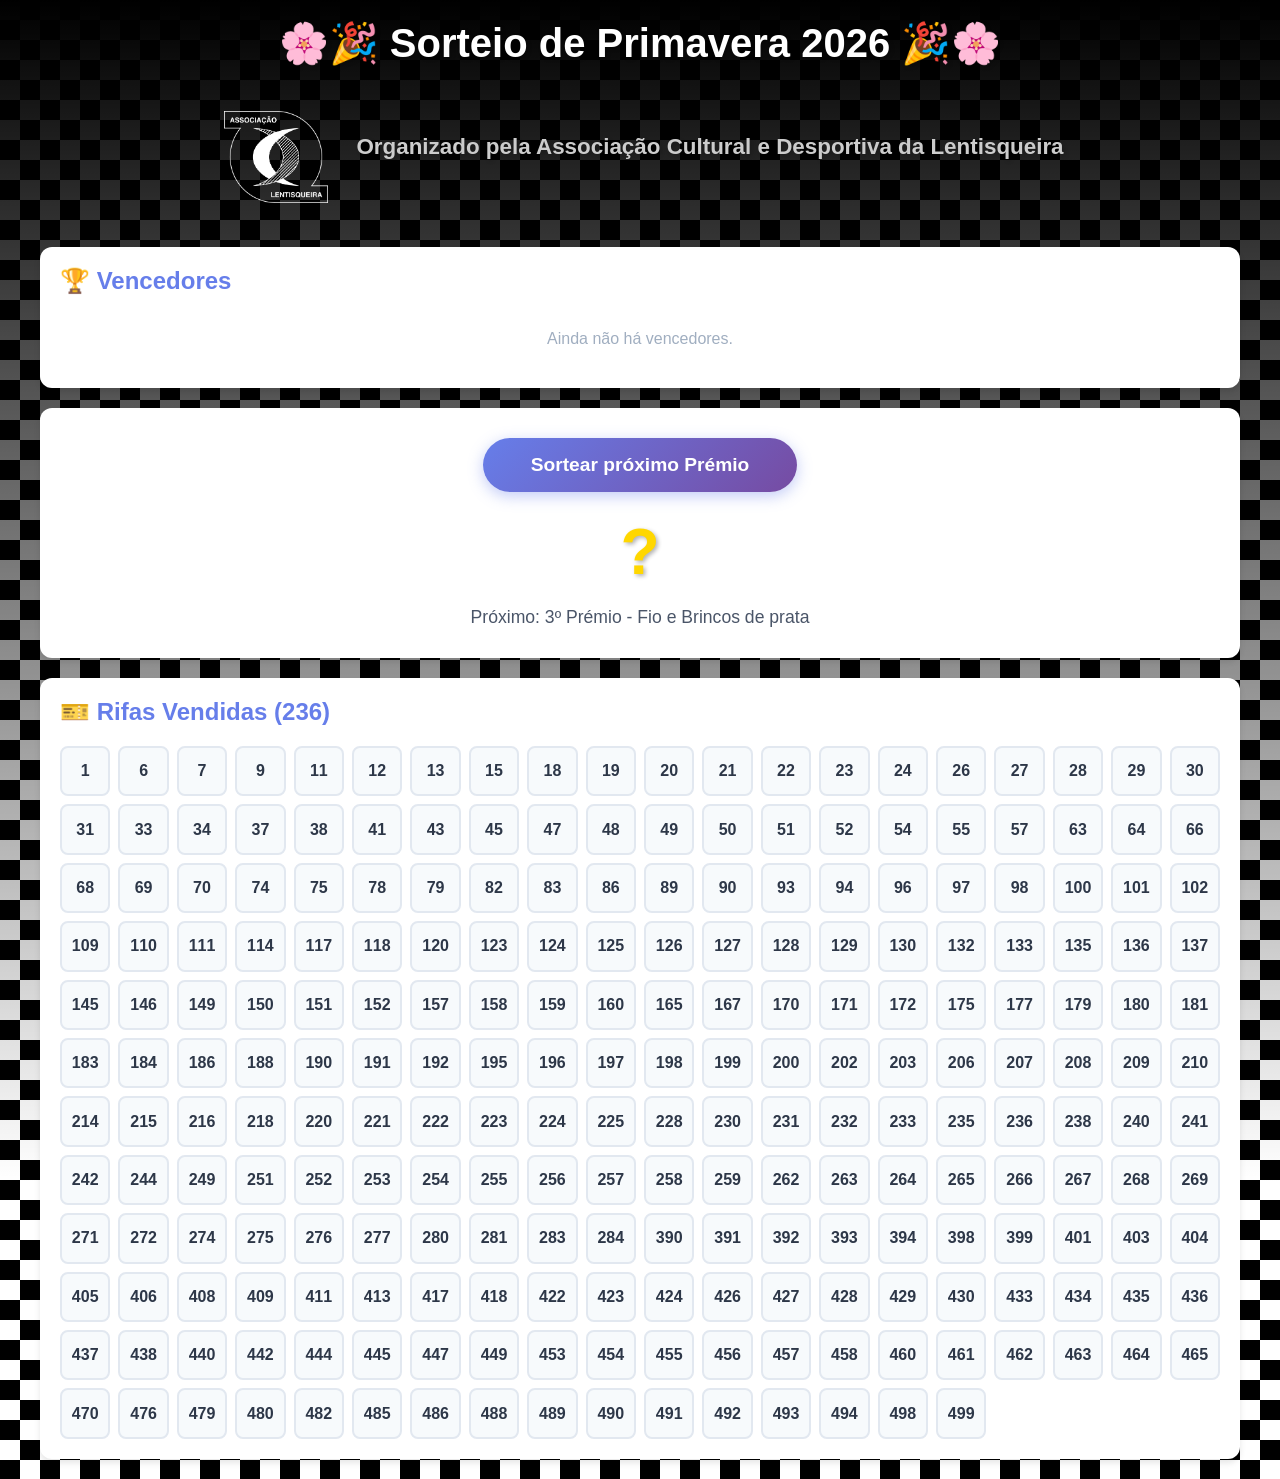
==== commit 31d1ead2: "Add number next to the button" ====
--- a/index.html
+++ b/index.html
@@ -30,6 +30,7 @@
         <button id="draw-button" class="draw-button">
           Sortear próximo Prémio
         </button>
+        <div id="current-number" class="current-number">?</div>
         <div id="prize-status" class="prize-status"></div>
       </div>
 
--- a/style.css
+++ b/style.css
@@ -153,6 +153,18 @@
   cursor: not-allowed;
 }
 
+.current-number {
+  margin-top: 20px;
+  font-size: 4rem;
+  font-weight: bold;
+  color: #ffd700;
+  text-shadow: 2px 2px 4px rgba(0, 0, 0, 0.3);
+  min-height: 80px;
+  display: flex;
+  align-items: center;
+  justify-content: center;
+}
+
 .prize-status {
   margin-top: 15px;
   font-size: 1.1rem;
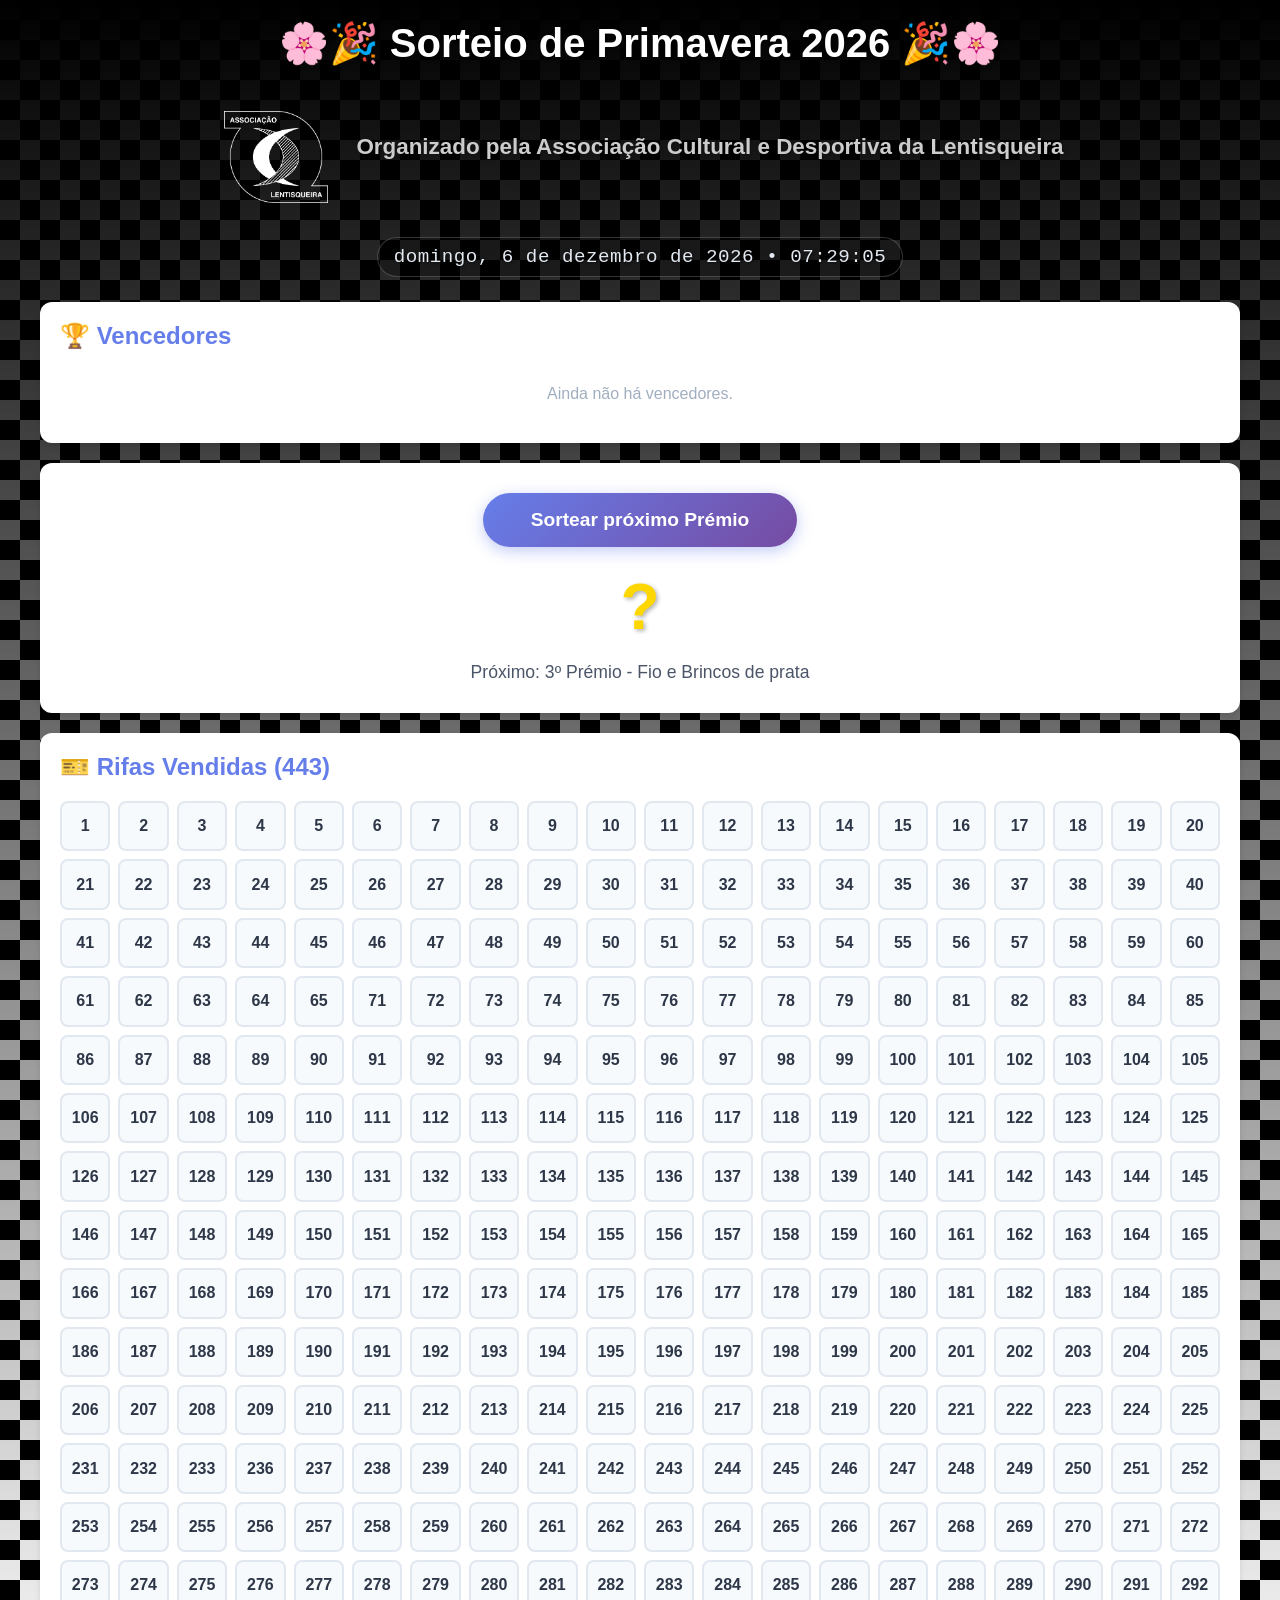
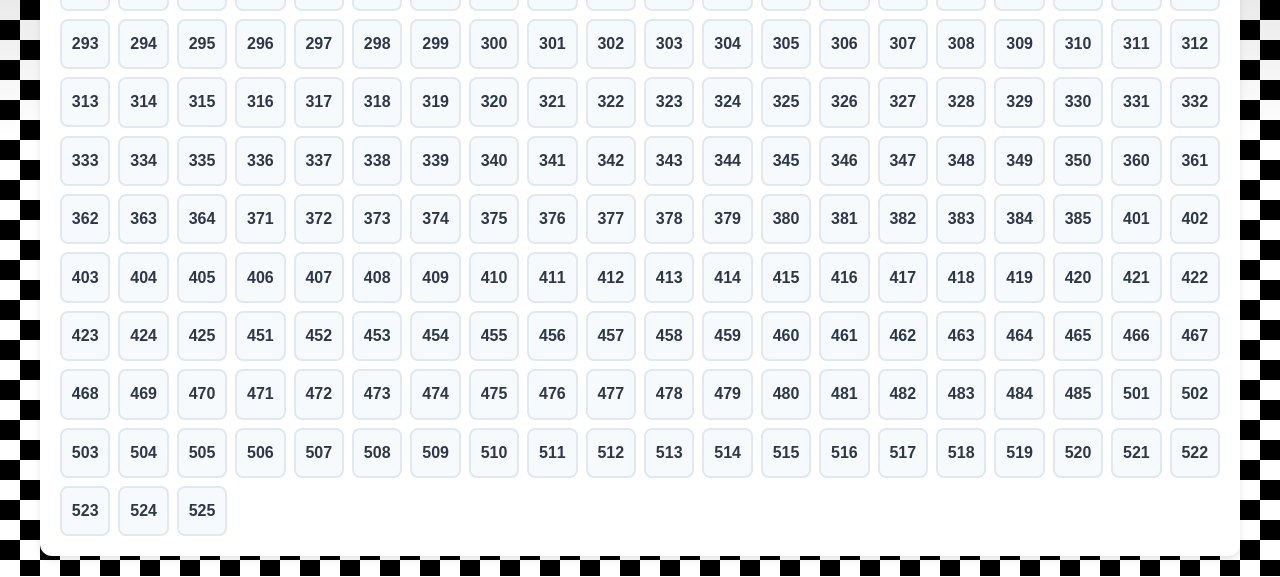
==== commit 25a7312c: "feat: add live clock to the header for video recording reliability" ====
--- a/index.html
+++ b/index.html
@@ -14,6 +14,9 @@
         <img src="logo.png" alt="Logo ACDL" class="logo" />
         <h3>Organizado pela Associação Cultural e Desportiva da Lentisqueira</h3>
       </div>
+
+      <!-- Live Clock -->
+      <div id="live-clock" class="live-clock"></div>
 
       <!-- Winners Section -->
       <div class="winners-section">
@@ -40,13 +43,13 @@
         <div id="ticket-grid" class="ticket-grid"></div>
       </div>
 
-      <!-- Winner Modal -->
       <div id="winner-modal" class="modal">
         <div class="modal-content">
-          <h2>🎊 Temos um vencedor! 🎊</h2>
-          <div id="modal-ticket" class="modal-ticket"></div>
-          <div id="modal-prize" class="modal-prize"></div>
-          <button id="modal-close" class="modal-close">Fechar</button>
+          <span class="close-button" id="modal-close">&times;</span>
+          <h2>Temos Vencedor! 🎉</h2>
+          <div class="winning-ticket" id="modal-ticket">#---</div>
+          <div class="winning-name" id="modal-name">Nome do Comprador</div>
+          <div class="prize-won" id="modal-prize">---</div>
         </div>
       </div>
     </div>
--- a/style.css
+++ b/style.css
@@ -63,6 +63,22 @@
   border: none;
 }
 
+/* Live Clock */
+.live-clock {
+  color: #e2e8f0;
+  font-size: 1.2rem;
+  font-family: monospace;
+  margin: -10px auto 25px auto;
+  text-shadow: 1px 1px 3px rgba(0, 0, 0, 0.6);
+  letter-spacing: 0.5px;
+  background: rgba(0, 0, 0, 0.3);
+  display: block;
+  max-width: fit-content;
+  padding: 8px 16px;
+  border-radius: 20px;
+  border: 1px solid rgba(255, 255, 255, 0.2);
+}
+
 /* Winners Section */
 .winners-section {
   background: white;
@@ -283,7 +299,7 @@
   font-size: 1.8rem;
 }
 
-.modal-ticket {
+.winning-ticket {
   font-size: 5rem;
   font-weight: bold;
   color: #ffd700;
@@ -291,10 +307,30 @@
   margin: 20px 0;
 }
 
-.modal-prize {
+.winning-name {
   font-size: 2rem;
+  font-weight: bold;
+  color: #667eea;
+  margin-bottom: 20px;
+}
+
+.prize-won {
+  font-size: 1.5rem;
   color: #4a5568;
   margin-bottom: 30px;
+}
+
+.close-button {
+  position: absolute;
+  right: 20px;
+  top: 10px;
+  font-size: 2rem;
+  cursor: pointer;
+  color: #a0aec0;
+}
+
+.close-button:hover {
+  color: #4a5568;
 }
 
 .modal-close {
@@ -341,11 +377,11 @@
     font-size: 0.9rem;
   }
 
-  .modal-ticket {
+  .winning-ticket {
     font-size: 3.5rem;
   }
 
-  .modal-prize {
+  .prize-won {
     font-size: 1.5rem;
   }
 }
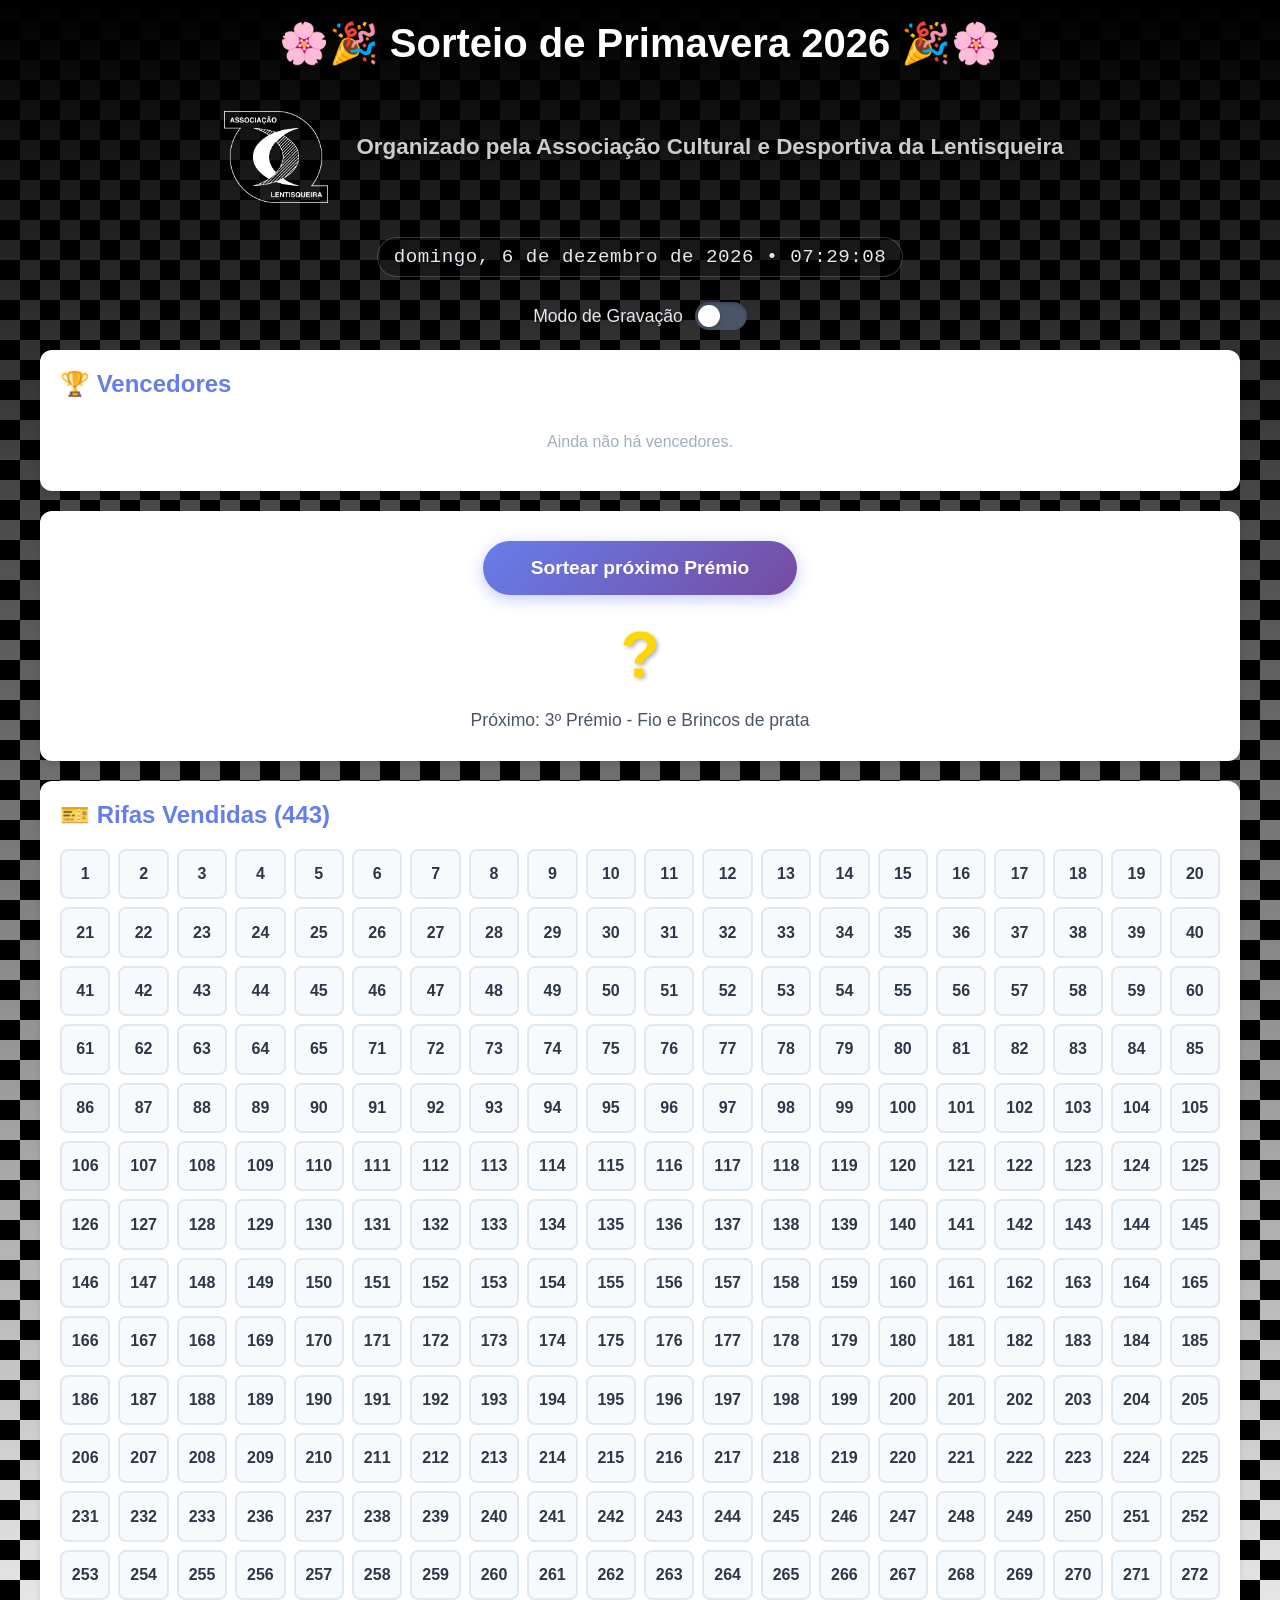
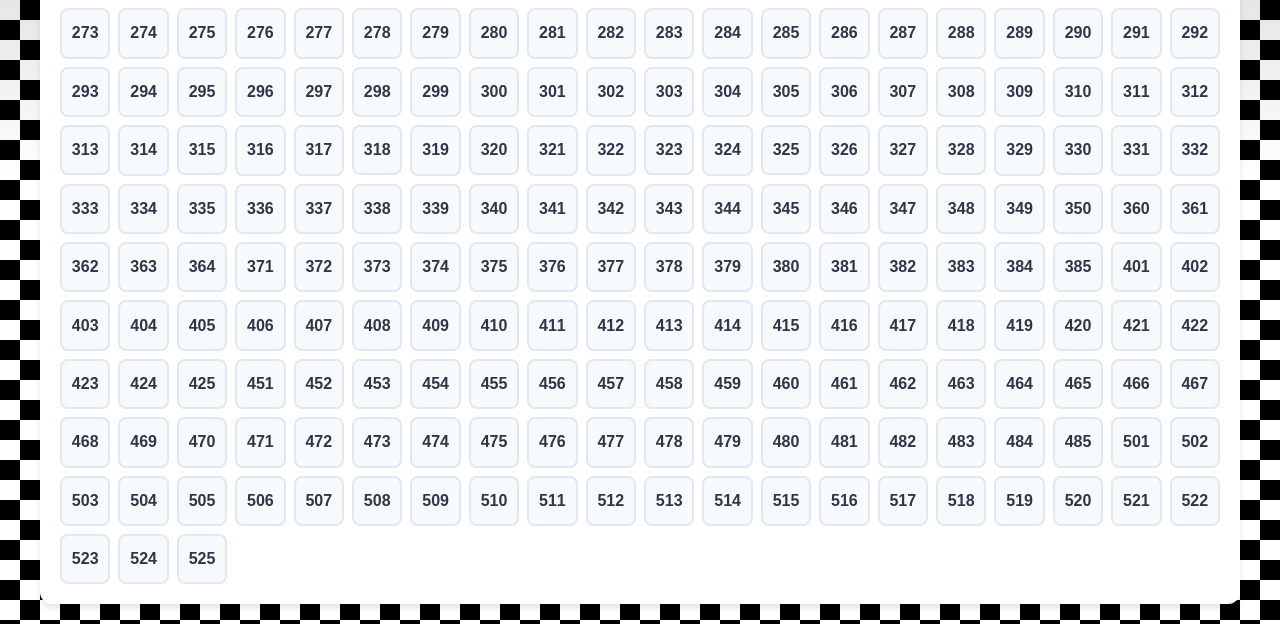
==== commit 2df1a578: "Add record mode" ====
--- a/index.html
+++ b/index.html
@@ -17,6 +17,20 @@
 
       <!-- Live Clock -->
       <div id="live-clock" class="live-clock"></div>
+
+      <!-- Recording Mode Toggle -->
+      <div class="recording-controls">
+        <label class="toggle-container">
+          <span class="toggle-label">Modo de Gravação</span>
+          <input type="checkbox" id="recording-toggle" class="toggle-checkbox" />
+          <span class="toggle-switch"></span>
+        </label>
+      </div>
+
+      <!-- Recording Indicator -->
+      <div id="recording-indicator" class="recording-indicator hidden">
+        🔴 REC MODE
+      </div>
 
       <!-- Winners Section -->
       <div class="winners-section">
--- a/style.css
+++ b/style.css
@@ -79,6 +79,109 @@
   border: 1px solid rgba(255, 255, 255, 0.2);
 }
 
+/* Recording Controls */
+.recording-controls {
+  display: flex;
+  justify-content: center;
+  margin: 20px auto;
+}
+
+.toggle-container {
+  display: flex;
+  align-items: center;
+  gap: 12px;
+  cursor: pointer;
+  user-select: none;
+}
+
+.toggle-label {
+  color: #e2e8f0;
+  font-size: 1.1rem;
+  font-weight: 500;
+  text-shadow: 1px 1px 3px rgba(0, 0, 0, 0.6);
+}
+
+.toggle-checkbox {
+  display: none;
+}
+
+.toggle-switch {
+  position: relative;
+  width: 52px;
+  height: 28px;
+  background: #4a5568;
+  border-radius: 14px;
+  transition: background 0.3s ease;
+  box-shadow: inset 0 2px 4px rgba(0, 0, 0, 0.2);
+}
+
+.toggle-switch::after {
+  content: "";
+  position: absolute;
+  top: 3px;
+  left: 3px;
+  width: 22px;
+  height: 22px;
+  background: white;
+  border-radius: 50%;
+  transition: transform 0.3s ease;
+  box-shadow: 0 2px 4px rgba(0, 0, 0, 0.2);
+}
+
+.toggle-checkbox:checked + .toggle-switch {
+  background: #667eea;
+}
+
+.toggle-checkbox:checked + .toggle-switch::after {
+  transform: translateX(24px);
+}
+
+/* Recording Indicator */
+.recording-indicator {
+  position: fixed;
+  top: 20px;
+  right: 20px;
+  background: rgba(0, 0, 0, 0.8);
+  color: white;
+  padding: 8px 16px;
+  border-radius: 20px;
+  font-size: 0.9rem;
+  font-weight: bold;
+  letter-spacing: 1px;
+  z-index: 999;
+  box-shadow: 0 4px 12px rgba(255, 0, 0, 0.3);
+  animation: pulse 2s infinite;
+}
+
+@keyframes pulse {
+  0%, 100% {
+    opacity: 1;
+  }
+  50% {
+    opacity: 0.7;
+  }
+}
+
+.recording-indicator.hidden {
+  display: none;
+}
+
+/* Recording Mode - Hide Elements */
+body.recording-mode .grid-section {
+  display: none;
+}
+
+/* Recording Mode - Enlarge Current Number */
+body.recording-mode .current-number {
+  font-size: 6rem;
+  margin-top: 30px;
+  margin-bottom: 30px;
+}
+
+body.recording-mode .control-section {
+  padding: 40px 30px;
+}
+
 /* Winners Section */
 .winners-section {
   background: white;
@@ -384,4 +487,19 @@
   .prize-won {
     font-size: 1.5rem;
   }
-}
+
+  .toggle-label {
+    font-size: 1rem;
+  }
+
+  .recording-indicator {
+    top: 10px;
+    right: 10px;
+    font-size: 0.8rem;
+    padding: 6px 12px;
+  }
+
+  body.recording-mode .current-number {
+    font-size: 4.5rem;
+  }
+}
